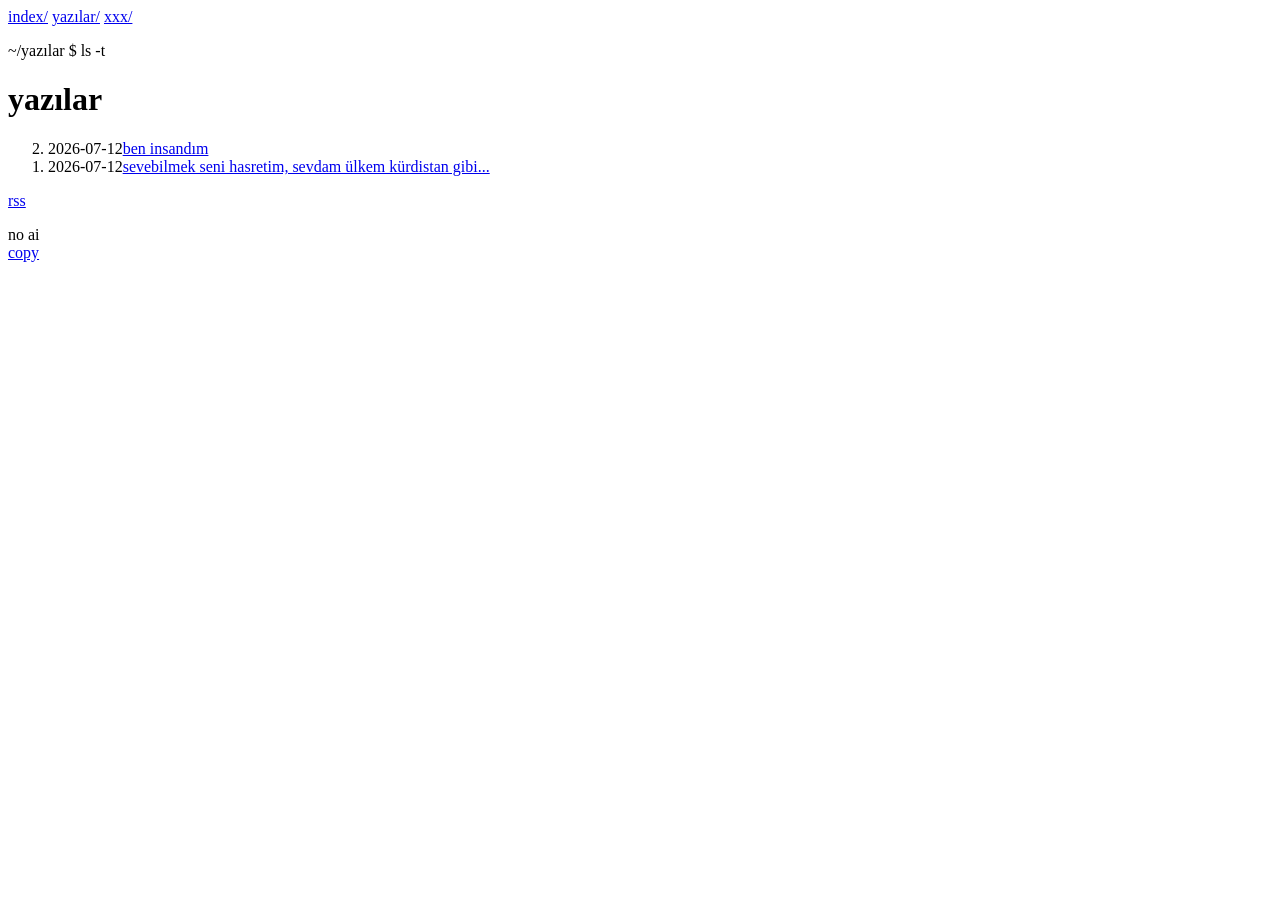
==== blog/index.html @ 0a038c0d "x" ====
<!DOCTYPE html>
<html lang="tr">
<head>
    <meta charset="UTF-8">
    <meta name="viewport" content="width=device-width, initial-scale=1.0">
    <title>yazılar | ba û bager</title>
    <meta name="description" content="bager'in yazıları">
    <meta http-equiv="Content-Security-Policy" content="default-src 'self'; script-src 'self'; style-src 'self' 'unsafe-inline'; img-src 'self' https://*.fastly.net data:; connect-src 'self' https://ws.audioscrobbler.com; font-src 'self'; media-src 'self'; base-uri 'self'; form-action 'none'; object-src 'none'">
    <meta name="theme-color" content="#0e0d0b">
    <link rel="alternate" type="application/rss+xml" title="ba û bager" href="../feed.xml">
    <link rel="stylesheet" href="../assets/css/style.css">
    <link rel="icon" type="image/png" href="../cat.png">
</head>
<body>
    <main class="page">
        <nav class="menu">
            <a href="../index.html">index/</a>
            <a href="index.html" aria-current="page">yazılar/</a>
            <a href="../xxx.html">xxx/</a>
        </nav>

        <p class="eyebrow">~/yazılar $ ls -t</p>
        <h1>yazılar</h1>

        <ol class="posts" reversed>
            <li><span class="post-date">2026-07-12</span><a href="ben-insandim.html">ben insandım</a></li>
            <li><span class="post-date">2026-07-12</span><a href="sevebilmek-seni-hasretim.html">sevebilmek seni hasretim, sevdam ülkem kürdistan gibi...</a></li>
        </ol>

        <p class="rss"><a href="../feed.xml">rss</a></p>
    </main>

    <footer class="kolofon">
        no ai<br>
        <a href="https://github.com/ericmarshlovski/bager" target="_blank" rel="noopener">copy</a>
    </footer>

    <script src="../assets/js/site.js"></script>
</body>
</html>
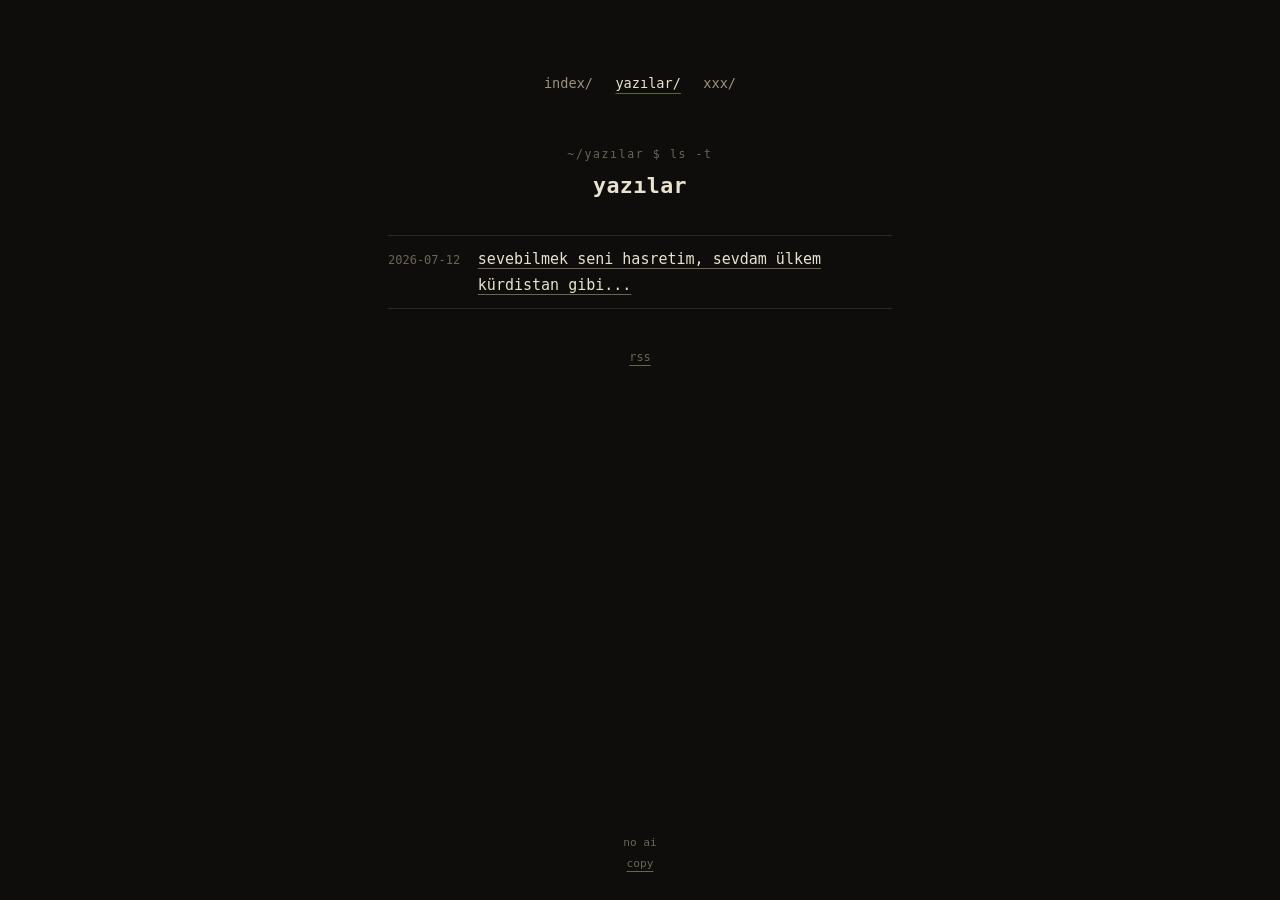
==== commit e676a7f1: "x" ====
--- a/blog/index.html
+++ b/blog/index.html
@@ -23,7 +23,6 @@
         <h1>yazılar</h1>
 
         <ol class="posts" reversed>
-            <li><span class="post-date">2026-07-12</span><a href="ben-insandim.html">ben insandım</a></li>
             <li><span class="post-date">2026-07-12</span><a href="sevebilmek-seni-hasretim.html">sevebilmek seni hasretim, sevdam ülkem kürdistan gibi...</a></li>
         </ol>
 
--- a/assets/css/style.css
+++ b/assets/css/style.css
@@ -0,0 +1,480 @@
+@font-face {
+    font-family: "IBM Plex Mono";
+    font-style: normal;
+    font-weight: 400;
+    font-display: swap;
+    src: url("../fonts/plex-mono-400-latin-ext.woff2") format("woff2");
+    unicode-range: U+0100-02BA, U+02BD-02C5, U+02C7-02CC, U+02CE-02D7, U+02DD-02FF, U+0304, U+0308, U+0329, U+1D00-1DBF, U+1E00-1E9F, U+1EF2-1EFF, U+2020, U+20A0-20AB, U+20AD-20C0, U+2113, U+2C60-2C7F, U+A720-A7FF;
+}
+
+@font-face {
+    font-family: "IBM Plex Mono";
+    font-style: normal;
+    font-weight: 400;
+    font-display: swap;
+    src: url("../fonts/plex-mono-400-latin.woff2") format("woff2");
+    unicode-range: U+0000-00FF, U+0131, U+0152-0153, U+02BB-02BC, U+02C6, U+02DA, U+02DC, U+0304, U+0308, U+0329, U+2000-206F, U+20AC, U+2122, U+2191, U+2193, U+2212, U+2215, U+FEFF, U+FFFD;
+}
+
+@font-face {
+    font-family: "IBM Plex Mono";
+    font-style: normal;
+    font-weight: 500;
+    font-display: swap;
+    src: url("../fonts/plex-mono-500-latin-ext.woff2") format("woff2");
+    unicode-range: U+0100-02BA, U+02BD-02C5, U+02C7-02CC, U+02CE-02D7, U+02DD-02FF, U+0304, U+0308, U+0329, U+1D00-1DBF, U+1E00-1E9F, U+1EF2-1EFF, U+2020, U+20A0-20AB, U+20AD-20C0, U+2113, U+2C60-2C7F, U+A720-A7FF;
+}
+
+@font-face {
+    font-family: "IBM Plex Mono";
+    font-style: normal;
+    font-weight: 500;
+    font-display: swap;
+    src: url("../fonts/plex-mono-500-latin.woff2") format("woff2");
+    unicode-range: U+0000-00FF, U+0131, U+0152-0153, U+02BB-02BC, U+02C6, U+02DA, U+02DC, U+0304, U+0308, U+0329, U+2000-206F, U+20AC, U+2122, U+2191, U+2193, U+2212, U+2215, U+FEFF, U+FFFD;
+}
+
+@font-face {
+    font-family: "IBM Plex Mono";
+    font-style: normal;
+    font-weight: 600;
+    font-display: swap;
+    src: url("../fonts/plex-mono-600-latin-ext.woff2") format("woff2");
+    unicode-range: U+0100-02BA, U+02BD-02C5, U+02C7-02CC, U+02CE-02D7, U+02DD-02FF, U+0304, U+0308, U+0329, U+1D00-1DBF, U+1E00-1E9F, U+1EF2-1EFF, U+2020, U+20A0-20AB, U+20AD-20C0, U+2113, U+2C60-2C7F, U+A720-A7FF;
+}
+
+@font-face {
+    font-family: "IBM Plex Mono";
+    font-style: normal;
+    font-weight: 600;
+    font-display: swap;
+    src: url("../fonts/plex-mono-600-latin.woff2") format("woff2");
+    unicode-range: U+0000-00FF, U+0131, U+0152-0153, U+02BB-02BC, U+02C6, U+02DA, U+02DC, U+0304, U+0308, U+0329, U+2000-206F, U+20AC, U+2122, U+2191, U+2193, U+2212, U+2215, U+FEFF, U+FFFD;
+}
+
+:root {
+    --bg: #0e0d0b;
+    --raised: #14130f;
+    --ink: #e8e2d0;
+    --muted: #9a927c;
+    --faint: #6b6455;
+    --line: rgba(232, 226, 208, 0.13);
+    --renk: #556B2F;
+    color-scheme: dark;
+}
+
+* { margin: 0; padding: 0; box-sizing: border-box; }
+
+html { min-height: 100%; }
+
+body {
+    min-height: 100vh;
+    background: var(--bg);
+    color: var(--ink);
+    font-family: "IBM Plex Mono", ui-monospace, SFMono-Regular, Menlo, Consolas, monospace;
+    font-size: 0.9375rem;
+    line-height: 1.75;
+    display: flex;
+    flex-direction: column;
+    align-items: center;
+}
+
+::selection {
+    background: var(--renk);
+    color: var(--bg);
+}
+
+a {
+    color: var(--ink);
+    text-decoration: underline;
+    text-decoration-color: var(--faint);
+    text-underline-offset: 4px;
+    transition: color 0.15s ease, text-decoration-color 0.15s ease;
+}
+
+a:hover {
+    color: var(--renk);
+    text-decoration-color: var(--renk);
+}
+
+:focus-visible {
+    outline: 2px solid var(--renk);
+    outline-offset: 3px;
+}
+
+main {
+    flex: 1;
+    width: 100%;
+    max-width: 34rem;
+    padding: clamp(2.5rem, 8vh, 5rem) 1.25rem 2.5rem;
+    display: flex;
+    flex-direction: column;
+    align-items: center;
+    justify-content: center;
+    text-align: center;
+}
+
+.prompt {
+    font-size: 0.78rem;
+    color: var(--faint);
+    margin-bottom: 0.4rem;
+}
+
+.prompt::before { content: "~ $ "; }
+
+.cursor {
+    display: inline-block;
+    width: 0.55ch;
+    height: 1.05em;
+    margin-left: 0.25ch;
+    background: var(--ink);
+    vertical-align: text-bottom;
+    animation: blink 1.2s step-end infinite;
+}
+
+@keyframes blink {
+    0%, 100% { opacity: 1; }
+    50% { opacity: 0; }
+}
+
+.foto {
+    width: min(100%, 15rem);
+    aspect-ratio: 1;
+    object-fit: cover;
+    object-position: center 30%;
+    border: 1px solid var(--line);
+    border-radius: 2px;
+    filter: saturate(0.75);
+    margin-bottom: 1.75rem;
+}
+
+h1 {
+    font-size: 1.7rem;
+    font-weight: 600;
+    letter-spacing: 0.02em;
+    line-height: 1.3;
+}
+
+.slogan {
+    color: var(--renk);
+    font-size: 0.9rem;
+    margin-top: 0.35rem;
+}
+
+.socials {
+    margin-top: 1.9rem;
+    color: var(--faint);
+}
+
+.socials a {
+    color: var(--muted);
+    text-decoration: none;
+    padding: 0.15rem 0.1rem;
+}
+
+.socials a:hover { color: var(--renk); }
+
+.np {
+    margin-top: 2.2rem;
+    width: 100%;
+    max-width: 24rem;
+    border: 1px solid var(--line);
+    border-radius: 2px;
+    background: var(--raised);
+    padding: 0.9rem 1.1rem;
+    display: flex;
+    align-items: center;
+    gap: 0.9rem;
+    text-align: left;
+}
+
+.np-art {
+    width: 76px;
+    height: 76px;
+    object-fit: cover;
+    border: 1px solid var(--line);
+    border-radius: 2px;
+    filter: saturate(0.75);
+    flex-shrink: 0;
+}
+
+.np-body { min-width: 0; }
+
+.np-label {
+    font-size: 0.68rem;
+    letter-spacing: 0.14em;
+    color: var(--faint);
+    display: flex;
+    align-items: center;
+    gap: 0.45rem;
+}
+
+.np-dot {
+    width: 6px;
+    height: 6px;
+    border-radius: 50%;
+    background: var(--faint);
+    flex-shrink: 0;
+}
+
+.np-dot.live {
+    background: var(--renk);
+    animation: pulse 1.6s infinite;
+}
+
+@keyframes pulse {
+    0%, 100% { opacity: 1; }
+    50% { opacity: 0.35; }
+}
+
+.np-track {
+    font-size: 0.88rem;
+    font-weight: 600;
+    margin-top: 0.2rem;
+    overflow-wrap: anywhere;
+}
+
+.np-artist {
+    font-size: 0.78rem;
+    color: var(--muted);
+}
+
+.sep {
+    border: none;
+    border-top: 1px solid var(--line);
+    width: 3rem;
+    margin: 2.4rem auto 0;
+}
+
+.menu {
+    margin-top: 1.5rem;
+    display: flex;
+    gap: 1.4rem;
+    justify-content: center;
+    font-size: 0.85rem;
+}
+
+.menu a {
+    color: var(--muted);
+    text-decoration: none;
+}
+
+.menu a:hover { color: var(--renk); }
+
+.menu a[aria-current="page"] {
+    color: var(--ink);
+    text-decoration: underline;
+    text-decoration-color: var(--renk);
+    text-underline-offset: 5px;
+}
+
+.kolofon {
+    width: 100%;
+    padding: 0 1.25rem 1.6rem;
+    text-align: center;
+    font-size: 0.7rem;
+    line-height: 1.9;
+    color: var(--faint);
+}
+
+.kolofon a { color: var(--faint); }
+
+.page {
+    justify-content: flex-start;
+    text-align: left;
+    align-items: stretch;
+}
+
+.page .menu { margin: 0 0 3rem; justify-content: center; }
+
+.page h1 {
+    font-size: 1.35rem;
+    text-align: center;
+}
+
+.page .eyebrow {
+    font-size: 0.72rem;
+    letter-spacing: 0.14em;
+    color: var(--faint);
+    text-align: center;
+    margin-bottom: 0.5rem;
+}
+
+.posts {
+    list-style: none;
+    margin-top: 2.2rem;
+}
+
+.posts li {
+    display: flex;
+    gap: 1.1rem;
+    align-items: baseline;
+    padding: 0.6rem 0;
+    border-bottom: 1px solid var(--line);
+}
+
+.posts li:first-child { border-top: 1px solid var(--line); }
+
+.rss {
+    margin-top: 2.4rem;
+    font-size: 0.75rem;
+    text-align: center;
+}
+
+.rss a { color: var(--faint); }
+
+.post-date {
+    font-size: 0.75rem;
+    color: var(--faint);
+    white-space: nowrap;
+    flex-shrink: 0;
+}
+
+.post-meta {
+    font-size: 0.75rem;
+    color: var(--faint);
+    text-align: center;
+    margin-top: 0.4rem;
+}
+
+.prose { margin-top: 2.4rem; }
+
+.prose p { margin-bottom: 1.2rem; }
+
+.prose h2 {
+    font-size: 1rem;
+    font-weight: 600;
+    margin: 2rem 0 0.8rem;
+}
+
+.prose ul, .prose ol { margin: 0 0 1.2rem 1.4rem; }
+
+.prose li { margin-bottom: 0.3rem; }
+
+.prose blockquote {
+    border-left: 2px solid var(--line);
+    padding-left: 1rem;
+    color: var(--muted);
+    margin-bottom: 1.2rem;
+}
+
+.prose code {
+    background: var(--raised);
+    border: 1px solid var(--line);
+    border-radius: 2px;
+    padding: 0.05rem 0.35rem;
+    font-size: 0.85em;
+}
+
+.prose pre {
+    background: var(--raised);
+    border: 1px solid var(--line);
+    border-radius: 2px;
+    padding: 0.9rem 1rem;
+    overflow-x: auto;
+    margin-bottom: 1.2rem;
+    text-align: left;
+}
+
+.prose pre code { background: none; border: none; padding: 0; }
+
+.dir {
+    list-style: none;
+    margin-top: 2.2rem;
+}
+
+.dir li {
+    padding: 0.75rem 0;
+    border-bottom: 1px solid var(--line);
+}
+
+.dir li:first-child { border-top: 1px solid var(--line); }
+
+.dir .desc {
+    display: block;
+    font-size: 0.78rem;
+    color: var(--muted);
+}
+
+.player {
+    margin: 2.4rem auto 0;
+    width: 100%;
+    max-width: 26rem;
+    border: 1px solid var(--line);
+    border-radius: 2px;
+    background: var(--raised);
+    padding: 0.85rem 1rem;
+    display: flex;
+    align-items: center;
+    gap: 0.9rem;
+}
+
+.player-btn {
+    font: inherit;
+    font-size: 0.85rem;
+    color: var(--muted);
+    background: none;
+    border: none;
+    cursor: pointer;
+    white-space: nowrap;
+    padding: 0;
+}
+
+.player-btn:hover { color: var(--renk); }
+
+.player-seek {
+    flex: 1;
+    appearance: none;
+    -webkit-appearance: none;
+    height: 2px;
+    border-radius: 1px;
+    background: var(--line);
+    cursor: pointer;
+}
+
+.player-seek::-webkit-slider-thumb {
+    -webkit-appearance: none;
+    width: 10px;
+    height: 10px;
+    border-radius: 50%;
+    background: var(--renk);
+    border: none;
+}
+
+.player-seek::-moz-range-thumb {
+    width: 10px;
+    height: 10px;
+    border-radius: 50%;
+    background: var(--renk);
+    border: none;
+}
+
+.player-time {
+    font-size: 0.72rem;
+    color: var(--faint);
+    white-space: nowrap;
+    font-variant-numeric: tabular-nums;
+}
+
+.siir p { white-space: pre-line; }
+
+@media (max-width: 420px) {
+    body { font-size: 0.875rem; }
+
+    h1 { font-size: 1.45rem; }
+
+    .socials { line-height: 2.2; }
+
+    .posts li {
+        flex-direction: column;
+        gap: 0.05rem;
+    }
+}
+
+@media (prefers-reduced-motion: reduce) {
+    *, *::before, *::after {
+        animation-duration: 0.001ms !important;
+        animation-iteration-count: 1 !important;
+        transition-duration: 0.001ms !important;
+    }
+}
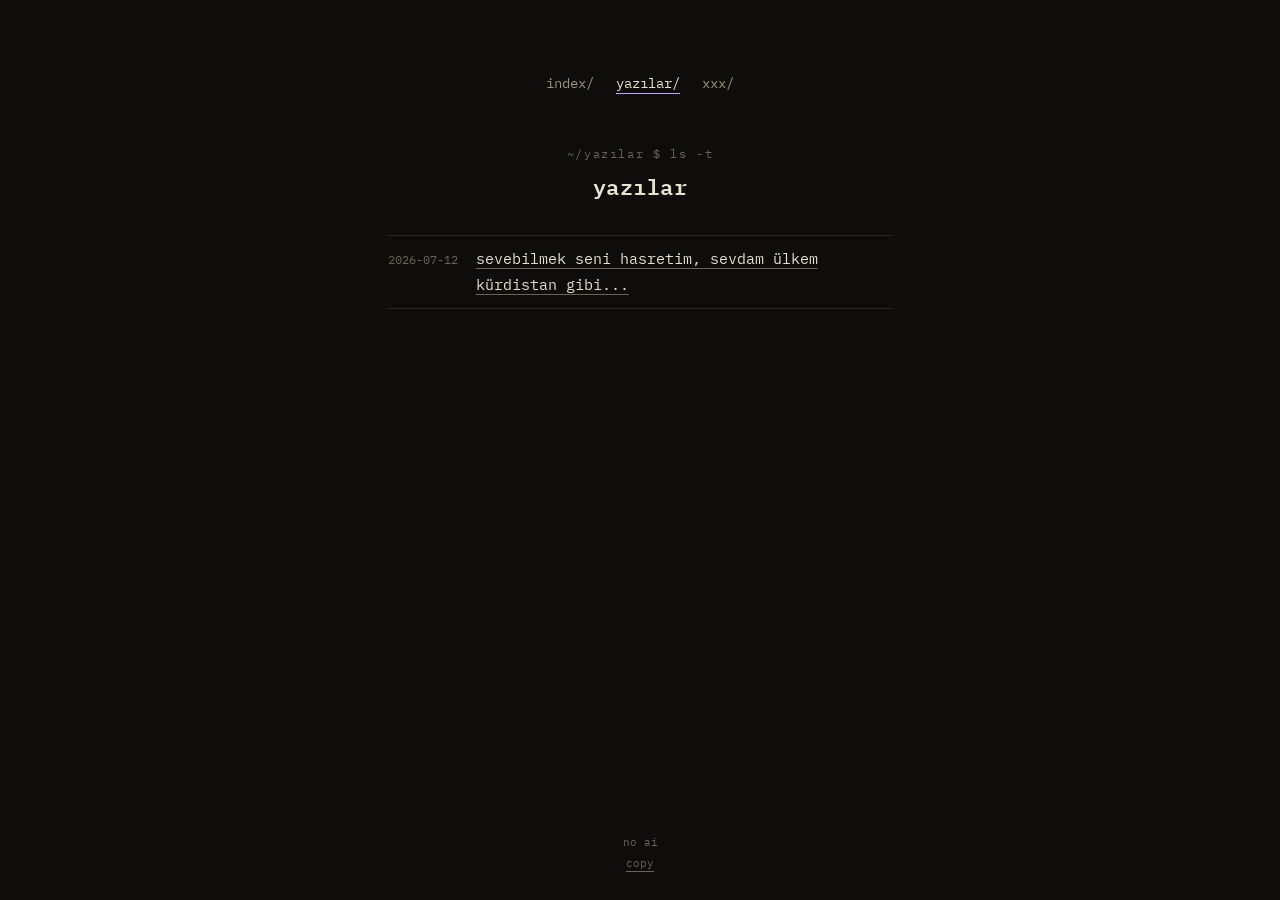
==== commit b45562b7: "x" ====
--- a/blog/index.html
+++ b/blog/index.html
@@ -5,9 +5,9 @@
     <meta name="viewport" content="width=device-width, initial-scale=1.0">
     <title>yazılar | ba û bager</title>
     <meta name="description" content="bager'in yazıları">
-    <meta http-equiv="Content-Security-Policy" content="default-src 'self'; script-src 'self'; style-src 'self' 'unsafe-inline'; img-src 'self' https://*.fastly.net data:; connect-src 'self' https://ws.audioscrobbler.com; font-src 'self'; media-src 'self'; base-uri 'self'; form-action 'none'; object-src 'none'">
-    <meta name="theme-color" content="#0e0d0b">
-    <link rel="alternate" type="application/rss+xml" title="ba û bager" href="../feed.xml">
+    <link rel="preconnect" href="https://fonts.googleapis.com">
+    <link rel="preconnect" href="https://fonts.gstatic.com" crossorigin>
+    <link href="https://fonts.googleapis.com/css2?family=IBM+Plex+Mono:wght@400;500;600&display=swap" rel="stylesheet">
     <link rel="stylesheet" href="../assets/css/style.css">
     <link rel="icon" type="image/png" href="../cat.png">
 </head>
@@ -25,8 +25,6 @@
         <ol class="posts" reversed>
             <li><span class="post-date">2026-07-12</span><a href="sevebilmek-seni-hasretim.html">sevebilmek seni hasretim, sevdam ülkem kürdistan gibi...</a></li>
         </ol>
-
-        <p class="rss"><a href="../feed.xml">rss</a></p>
     </main>
 
     <footer class="kolofon">
--- a/assets/css/style.css
+++ b/assets/css/style.css
@@ -1,57 +1,3 @@
-@font-face {
-    font-family: "IBM Plex Mono";
-    font-style: normal;
-    font-weight: 400;
-    font-display: swap;
-    src: url("../fonts/plex-mono-400-latin-ext.woff2") format("woff2");
-    unicode-range: U+0100-02BA, U+02BD-02C5, U+02C7-02CC, U+02CE-02D7, U+02DD-02FF, U+0304, U+0308, U+0329, U+1D00-1DBF, U+1E00-1E9F, U+1EF2-1EFF, U+2020, U+20A0-20AB, U+20AD-20C0, U+2113, U+2C60-2C7F, U+A720-A7FF;
-}
-
-@font-face {
-    font-family: "IBM Plex Mono";
-    font-style: normal;
-    font-weight: 400;
-    font-display: swap;
-    src: url("../fonts/plex-mono-400-latin.woff2") format("woff2");
-    unicode-range: U+0000-00FF, U+0131, U+0152-0153, U+02BB-02BC, U+02C6, U+02DA, U+02DC, U+0304, U+0308, U+0329, U+2000-206F, U+20AC, U+2122, U+2191, U+2193, U+2212, U+2215, U+FEFF, U+FFFD;
-}
-
-@font-face {
-    font-family: "IBM Plex Mono";
-    font-style: normal;
-    font-weight: 500;
-    font-display: swap;
-    src: url("../fonts/plex-mono-500-latin-ext.woff2") format("woff2");
-    unicode-range: U+0100-02BA, U+02BD-02C5, U+02C7-02CC, U+02CE-02D7, U+02DD-02FF, U+0304, U+0308, U+0329, U+1D00-1DBF, U+1E00-1E9F, U+1EF2-1EFF, U+2020, U+20A0-20AB, U+20AD-20C0, U+2113, U+2C60-2C7F, U+A720-A7FF;
-}
-
-@font-face {
-    font-family: "IBM Plex Mono";
-    font-style: normal;
-    font-weight: 500;
-    font-display: swap;
-    src: url("../fonts/plex-mono-500-latin.woff2") format("woff2");
-    unicode-range: U+0000-00FF, U+0131, U+0152-0153, U+02BB-02BC, U+02C6, U+02DA, U+02DC, U+0304, U+0308, U+0329, U+2000-206F, U+20AC, U+2122, U+2191, U+2193, U+2212, U+2215, U+FEFF, U+FFFD;
-}
-
-@font-face {
-    font-family: "IBM Plex Mono";
-    font-style: normal;
-    font-weight: 600;
-    font-display: swap;
-    src: url("../fonts/plex-mono-600-latin-ext.woff2") format("woff2");
-    unicode-range: U+0100-02BA, U+02BD-02C5, U+02C7-02CC, U+02CE-02D7, U+02DD-02FF, U+0304, U+0308, U+0329, U+1D00-1DBF, U+1E00-1E9F, U+1EF2-1EFF, U+2020, U+20A0-20AB, U+20AD-20C0, U+2113, U+2C60-2C7F, U+A720-A7FF;
-}
-
-@font-face {
-    font-family: "IBM Plex Mono";
-    font-style: normal;
-    font-weight: 600;
-    font-display: swap;
-    src: url("../fonts/plex-mono-600-latin.woff2") format("woff2");
-    unicode-range: U+0000-00FF, U+0131, U+0152-0153, U+02BB-02BC, U+02C6, U+02DA, U+02DC, U+0304, U+0308, U+0329, U+2000-206F, U+20AC, U+2122, U+2191, U+2193, U+2212, U+2215, U+FEFF, U+FFFD;
-}
-
 :root {
     --bg: #0e0d0b;
     --raised: #14130f;
@@ -59,7 +5,7 @@
     --muted: #9a927c;
     --faint: #6b6455;
     --line: rgba(232, 226, 208, 0.13);
-    --renk: #556B2F;
+    --mor: #cba6f7;
     color-scheme: dark;
 }
 
@@ -80,7 +26,7 @@
 }
 
 ::selection {
-    background: var(--renk);
+    background: var(--mor);
     color: var(--bg);
 }
 
@@ -93,12 +39,12 @@
 }
 
 a:hover {
-    color: var(--renk);
-    text-decoration-color: var(--renk);
+    color: var(--mor);
+    text-decoration-color: var(--mor);
 }
 
 :focus-visible {
-    outline: 2px solid var(--renk);
+    outline: 2px solid var(--mor);
     outline-offset: 3px;
 }
 
@@ -138,7 +84,7 @@
 }
 
 .foto {
-    width: min(100%, 15rem);
+    width: 9.5rem;
     aspect-ratio: 1;
     object-fit: cover;
     object-position: center 30%;
@@ -156,7 +102,7 @@
 }
 
 .slogan {
-    color: var(--renk);
+    color: var(--mor);
     font-size: 0.9rem;
     margin-top: 0.35rem;
 }
@@ -172,7 +118,7 @@
     padding: 0.15rem 0.1rem;
 }
 
-.socials a:hover { color: var(--renk); }
+.socials a:hover { color: var(--mor); }
 
 .np {
     margin-top: 2.2rem;
@@ -189,8 +135,8 @@
 }
 
 .np-art {
-    width: 76px;
-    height: 76px;
+    width: 44px;
+    height: 44px;
     object-fit: cover;
     border: 1px solid var(--line);
     border-radius: 2px;
@@ -218,7 +164,7 @@
 }
 
 .np-dot.live {
-    background: var(--renk);
+    background: var(--mor);
     animation: pulse 1.6s infinite;
 }
 
@@ -259,12 +205,12 @@
     text-decoration: none;
 }
 
-.menu a:hover { color: var(--renk); }
+.menu a:hover { color: var(--mor); }
 
 .menu a[aria-current="page"] {
     color: var(--ink);
     text-decoration: underline;
-    text-decoration-color: var(--renk);
+    text-decoration-color: var(--mor);
     text-underline-offset: 5px;
 }
 
@@ -315,14 +261,6 @@
 
 .posts li:first-child { border-top: 1px solid var(--line); }
 
-.rss {
-    margin-top: 2.4rem;
-    font-size: 0.75rem;
-    text-align: center;
-}
-
-.rss a { color: var(--faint); }
-
 .post-date {
     font-size: 0.75rem;
     color: var(--faint);
@@ -420,7 +358,7 @@
     padding: 0;
 }
 
-.player-btn:hover { color: var(--renk); }
+.player-btn:hover { color: var(--mor); }
 
 .player-seek {
     flex: 1;
@@ -437,7 +375,7 @@
     width: 10px;
     height: 10px;
     border-radius: 50%;
-    background: var(--renk);
+    background: var(--mor);
     border: none;
 }
 
@@ -445,7 +383,7 @@
     width: 10px;
     height: 10px;
     border-radius: 50%;
-    background: var(--renk);
+    background: var(--mor);
     border: none;
 }
 
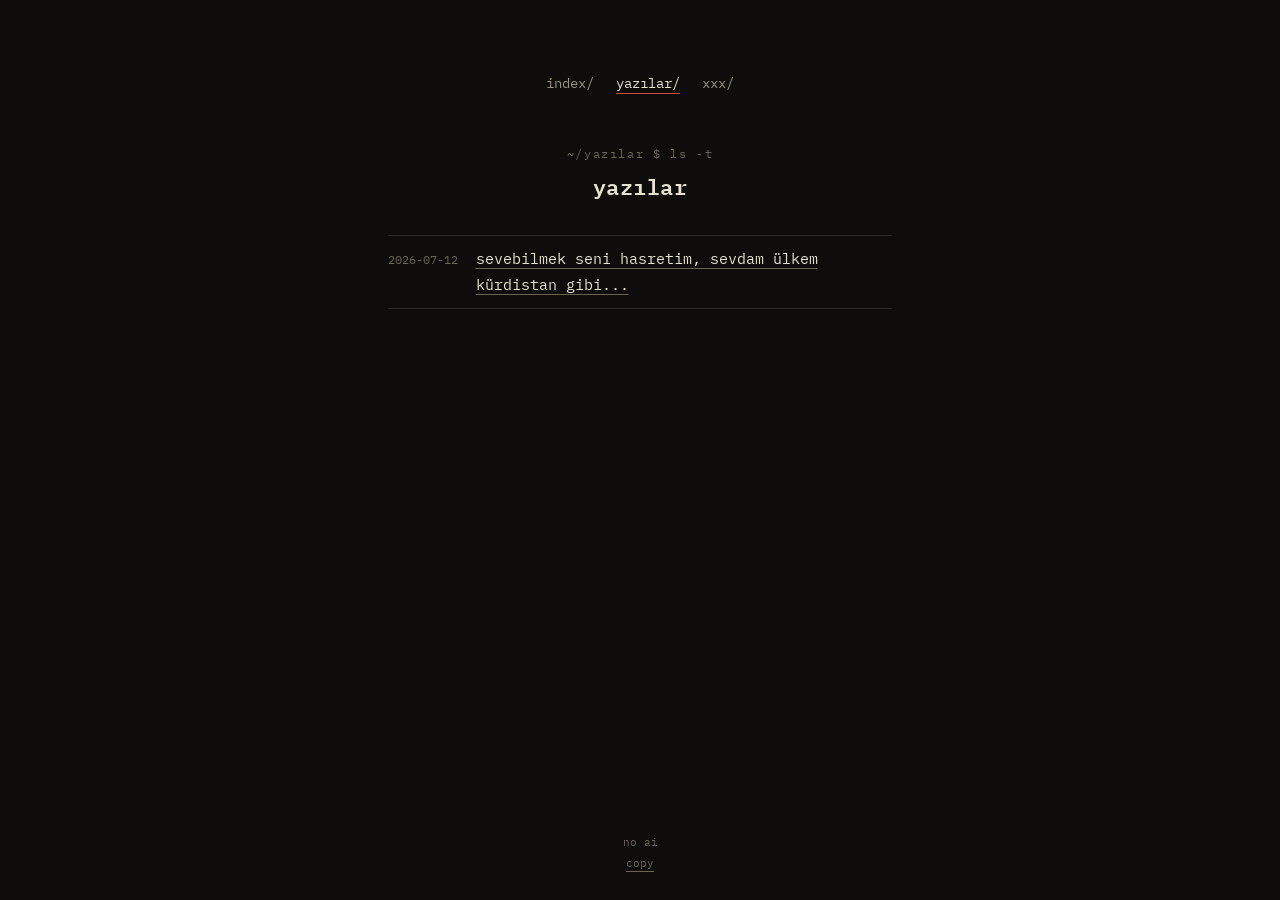
==== commit 933c6b1c: "x" ====
--- a/blog/index.html
+++ b/blog/index.html
@@ -31,7 +31,5 @@
         no ai<br>
         <a href="https://github.com/ericmarshlovski/bager" target="_blank" rel="noopener">copy</a>
     </footer>
-
-    <script src="../assets/js/site.js"></script>
 </body>
 </html>
--- a/assets/css/style.css
+++ b/assets/css/style.css
@@ -5,7 +5,7 @@
     --muted: #9a927c;
     --faint: #6b6455;
     --line: rgba(232, 226, 208, 0.13);
-    --mor: #cba6f7;
+    --red: #c94b3f;
     color-scheme: dark;
 }
 
@@ -26,7 +26,7 @@
 }
 
 ::selection {
-    background: var(--mor);
+    background: var(--red);
     color: var(--bg);
 }
 
@@ -39,12 +39,12 @@
 }
 
 a:hover {
-    color: var(--mor);
-    text-decoration-color: var(--mor);
+    color: var(--red);
+    text-decoration-color: var(--red);
 }
 
 :focus-visible {
-    outline: 2px solid var(--mor);
+    outline: 2px solid var(--red);
     outline-offset: 3px;
 }
 
@@ -102,7 +102,7 @@
 }
 
 .slogan {
-    color: var(--mor);
+    color: var(--red);
     font-size: 0.9rem;
     margin-top: 0.35rem;
 }
@@ -118,7 +118,7 @@
     padding: 0.15rem 0.1rem;
 }
 
-.socials a:hover { color: var(--mor); }
+.socials a:hover { color: var(--red); }
 
 .np {
     margin-top: 2.2rem;
@@ -164,7 +164,7 @@
 }
 
 .np-dot.live {
-    background: var(--mor);
+    background: var(--red);
     animation: pulse 1.6s infinite;
 }
 
@@ -205,12 +205,12 @@
     text-decoration: none;
 }
 
-.menu a:hover { color: var(--mor); }
+.menu a:hover { color: var(--red); }
 
 .menu a[aria-current="page"] {
     color: var(--ink);
     text-decoration: underline;
-    text-decoration-color: var(--mor);
+    text-decoration-color: var(--red);
     text-underline-offset: 5px;
 }
 
@@ -358,7 +358,7 @@
     padding: 0;
 }
 
-.player-btn:hover { color: var(--mor); }
+.player-btn:hover { color: var(--red); }
 
 .player-seek {
     flex: 1;
@@ -375,7 +375,7 @@
     width: 10px;
     height: 10px;
     border-radius: 50%;
-    background: var(--mor);
+    background: var(--red);
     border: none;
 }
 
@@ -383,7 +383,7 @@
     width: 10px;
     height: 10px;
     border-radius: 50%;
-    background: var(--mor);
+    background: var(--red);
     border: none;
 }
 
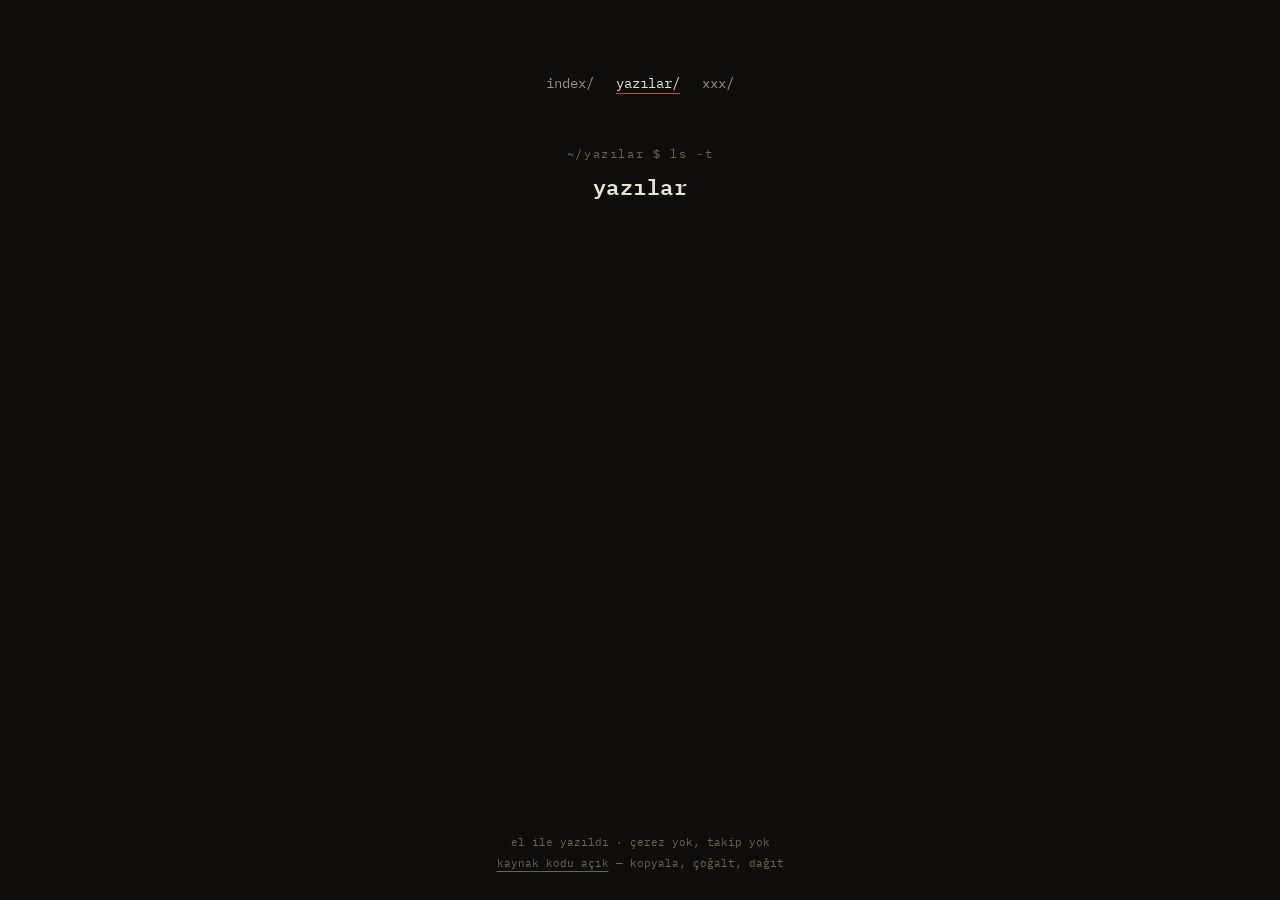
==== commit 538e127c: "x" ====
--- a/blog/index.html
+++ b/blog/index.html
@@ -23,13 +23,12 @@
         <h1>yazılar</h1>
 
         <ol class="posts" reversed>
-            <li><span class="post-date">2026-07-12</span><a href="sevebilmek-seni-hasretim.html">sevebilmek seni hasretim, sevdam ülkem kürdistan gibi...</a></li>
         </ol>
     </main>
 
     <footer class="kolofon">
-        no ai<br>
-        <a href="https://github.com/ericmarshlovski/bager" target="_blank" rel="noopener">copy</a>
+        el ile yazıldı · çerez yok, takip yok<br>
+        <a href="https://github.com/ericmarshlovski/bager" target="_blank" rel="noopener">kaynak kodu açık</a> — kopyala, çoğalt, dağıt
     </footer>
 </body>
 </html>
--- a/assets/css/style.css
+++ b/assets/css/style.css
@@ -334,68 +334,6 @@
     color: var(--muted);
 }
 
-.player {
-    margin: 2.4rem auto 0;
-    width: 100%;
-    max-width: 26rem;
-    border: 1px solid var(--line);
-    border-radius: 2px;
-    background: var(--raised);
-    padding: 0.85rem 1rem;
-    display: flex;
-    align-items: center;
-    gap: 0.9rem;
-}
-
-.player-btn {
-    font: inherit;
-    font-size: 0.85rem;
-    color: var(--muted);
-    background: none;
-    border: none;
-    cursor: pointer;
-    white-space: nowrap;
-    padding: 0;
-}
-
-.player-btn:hover { color: var(--red); }
-
-.player-seek {
-    flex: 1;
-    appearance: none;
-    -webkit-appearance: none;
-    height: 2px;
-    border-radius: 1px;
-    background: var(--line);
-    cursor: pointer;
-}
-
-.player-seek::-webkit-slider-thumb {
-    -webkit-appearance: none;
-    width: 10px;
-    height: 10px;
-    border-radius: 50%;
-    background: var(--red);
-    border: none;
-}
-
-.player-seek::-moz-range-thumb {
-    width: 10px;
-    height: 10px;
-    border-radius: 50%;
-    background: var(--red);
-    border: none;
-}
-
-.player-time {
-    font-size: 0.72rem;
-    color: var(--faint);
-    white-space: nowrap;
-    font-variant-numeric: tabular-nums;
-}
-
-.siir p { white-space: pre-line; }
-
 @media (max-width: 420px) {
     body { font-size: 0.875rem; }
 
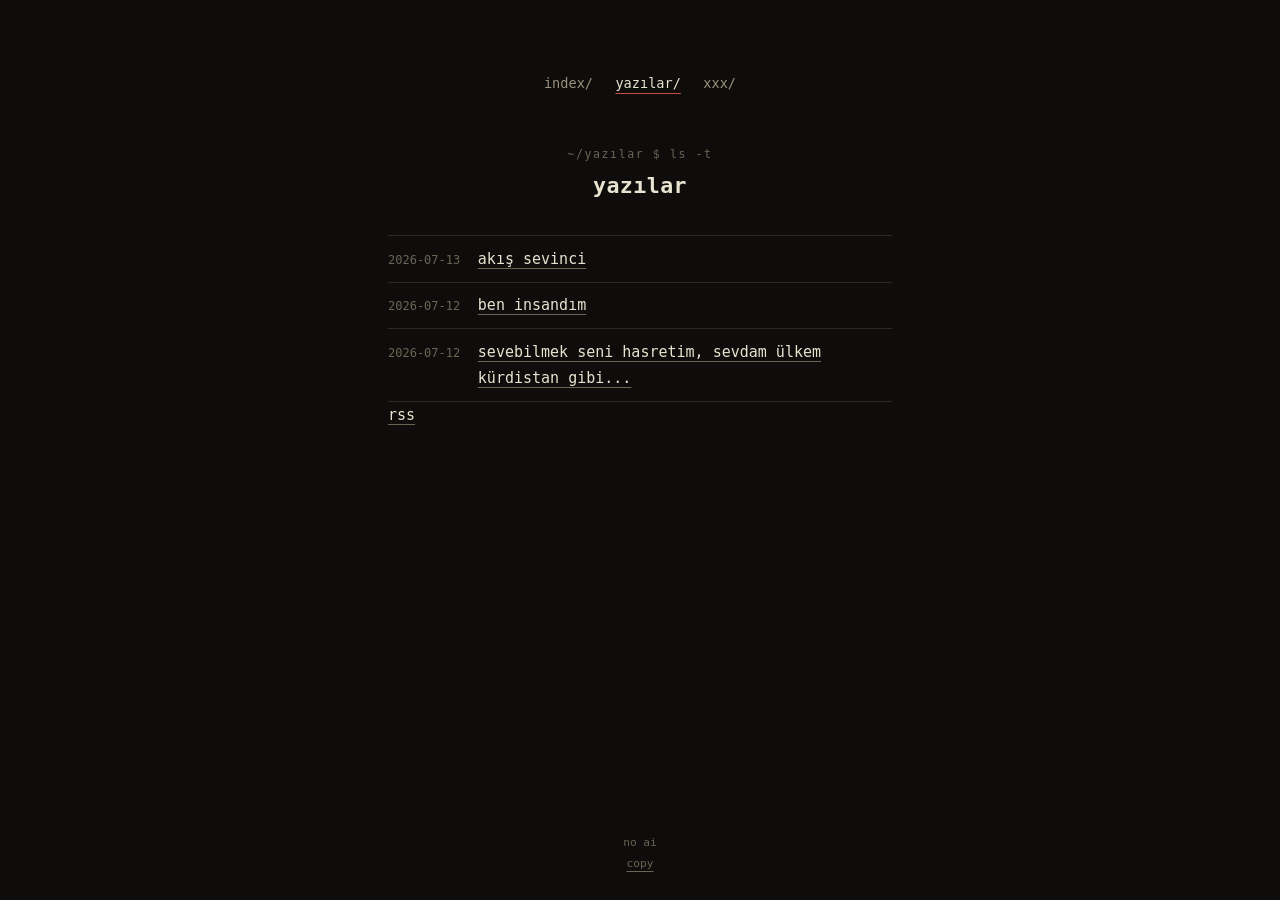
==== commit f1c61448: "x" ====
--- a/blog/index.html
+++ b/blog/index.html
@@ -5,9 +5,9 @@
     <meta name="viewport" content="width=device-width, initial-scale=1.0">
     <title>yazılar | ba û bager</title>
     <meta name="description" content="bager'in yazıları">
-    <link rel="preconnect" href="https://fonts.googleapis.com">
-    <link rel="preconnect" href="https://fonts.gstatic.com" crossorigin>
-    <link href="https://fonts.googleapis.com/css2?family=IBM+Plex+Mono:wght@400;500;600&display=swap" rel="stylesheet">
+    <meta http-equiv="Content-Security-Policy" content="default-src 'self'; script-src 'self'; style-src 'self' 'unsafe-inline'; img-src 'self' https://*.fastly.net data:; connect-src 'self' https://ws.audioscrobbler.com; font-src 'self'; media-src 'self'; base-uri 'self'; form-action 'none'; object-src 'none'">
+    <meta name="theme-color" content="#0e0d0b">
+    <link rel="alternate" type="application/rss+xml" title="ba û bager" href="../feed.xml">
     <link rel="stylesheet" href="../assets/css/style.css">
     <link rel="icon" type="image/png" href="../cat.png">
 </head>
@@ -23,12 +23,19 @@
         <h1>yazılar</h1>
 
         <ol class="posts" reversed>
+            <li><span class="post-date">2026-07-13</span><a href="akis-sevinci.html">akış sevinci</a></li>
+            <li><span class="post-date">2026-07-12</span><a href="ben-insandim.html">ben insandım</a></li>
+            <li><span class="post-date">2026-07-12</span><a href="sevebilmek-seni-hasretim.html">sevebilmek seni hasretim, sevdam ülkem kürdistan gibi...</a></li>
         </ol>
+
+        <p class="rss"><a href="../feed.xml">rss</a></p>
     </main>
 
     <footer class="kolofon">
-        el ile yazıldı · çerez yok, takip yok<br>
-        <a href="https://github.com/ericmarshlovski/bager" target="_blank" rel="noopener">kaynak kodu açık</a> — kopyala, çoğalt, dağıt
+        no ai<br>
+        <a href="https://github.com/ericmarshlovski/bager" target="_blank" rel="noopener">copy</a>
     </footer>
+
+    <script src="../assets/js/site.js"></script>
 </body>
 </html>
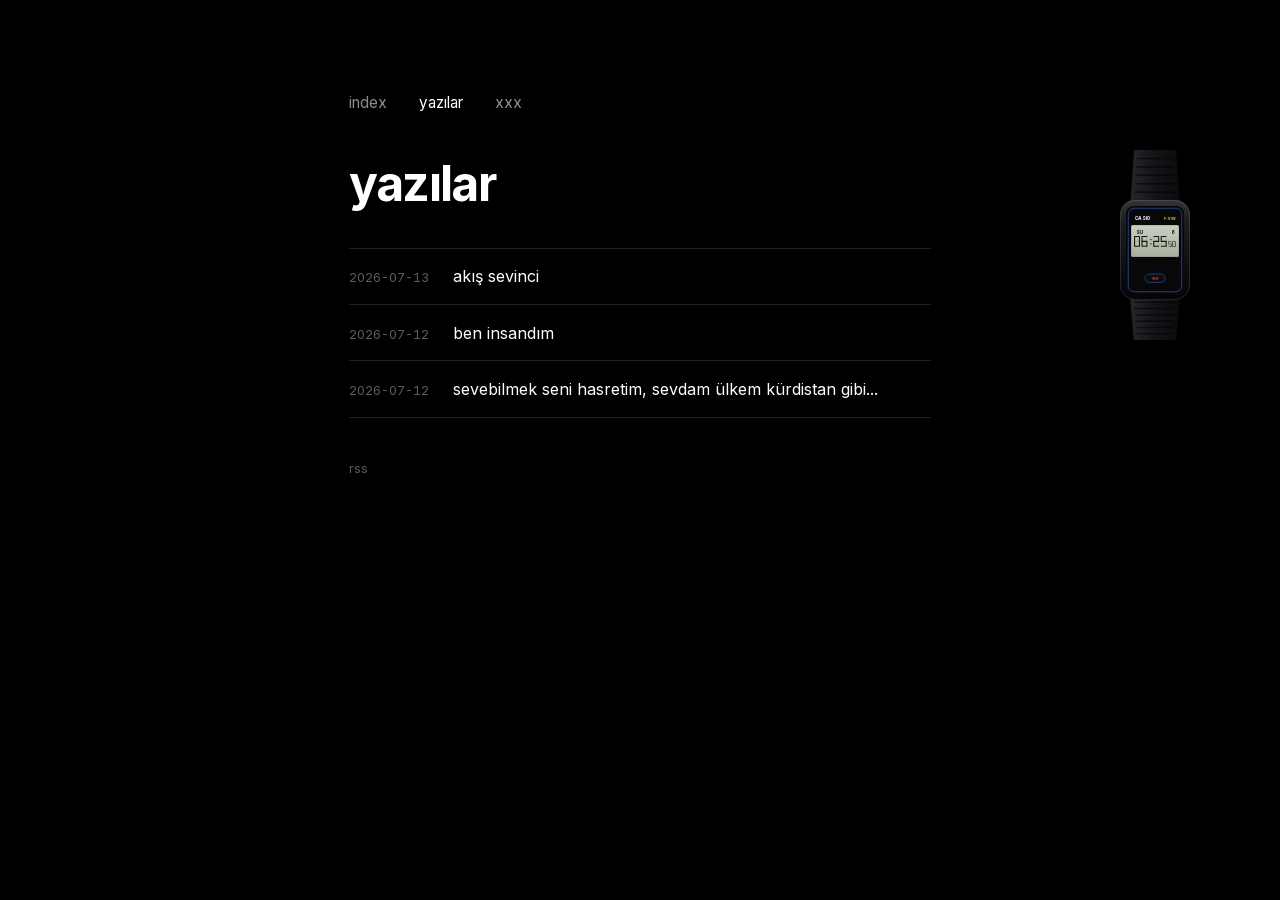
==== commit 9f1490fd: "x" ====
--- a/blog/index.html
+++ b/blog/index.html
@@ -5,21 +5,20 @@
     <meta name="viewport" content="width=device-width, initial-scale=1.0">
     <title>yazılar | ba û bager</title>
     <meta name="description" content="bager'in yazıları">
-    <meta http-equiv="Content-Security-Policy" content="default-src 'self'; script-src 'self'; style-src 'self' 'unsafe-inline'; img-src 'self' https://*.fastly.net data:; connect-src 'self' https://ws.audioscrobbler.com; font-src 'self'; media-src 'self'; base-uri 'self'; form-action 'none'; object-src 'none'">
-    <meta name="theme-color" content="#0e0d0b">
+    <meta http-equiv="Content-Security-Policy" content="default-src 'self'; script-src 'self' https://gc.zgo.at; style-src 'self' 'unsafe-inline'; img-src 'self' https://*.fastly.net data: https://bager.goatcounter.com; connect-src 'self' https://ws.audioscrobbler.com https://bager.goatcounter.com; font-src 'self'; media-src 'self'; base-uri 'self'; form-action 'none'; object-src 'none'">
+    <meta name="theme-color" content="#000000">
     <link rel="alternate" type="application/rss+xml" title="ba û bager" href="../feed.xml">
     <link rel="stylesheet" href="../assets/css/style.css">
     <link rel="icon" type="image/png" href="../cat.png">
 </head>
 <body>
     <main class="page">
-        <nav class="menu">
-            <a href="../index.html">index/</a>
-            <a href="index.html" aria-current="page">yazılar/</a>
-            <a href="../xxx.html">xxx/</a>
+        <nav class="ust">
+            <a href="../index.html">index</a>
+            <a href="../blog/index.html" aria-current="page">yazılar</a>
+            <a href="../xxx.html">xxx</a>
         </nav>
 
-        <p class="eyebrow">~/yazılar $ ls -t</p>
         <h1>yazılar</h1>
 
         <ol class="posts" reversed>
@@ -31,11 +30,9 @@
         <p class="rss"><a href="../feed.xml">rss</a></p>
     </main>
 
-    <footer class="kolofon">
-        no ai<br>
-        <a href="https://github.com/ericmarshlovski/bager" target="_blank" rel="noopener">copy</a>
-    </footer>
+    <div class="f91" id="f91" role="img" aria-label="saat"></div>
 
     <script src="../assets/js/site.js"></script>
+    <script data-goatcounter="https://bager.goatcounter.com/count" async src="https://gc.zgo.at/count.js"></script>
 </body>
 </html>
--- a/assets/css/style.css
+++ b/assets/css/style.css
@@ -1,11 +1,29 @@
+@font-face {
+    font-family: "Inter";
+    font-style: normal;
+    font-weight: 400 700;
+    font-display: swap;
+    src: url("../fonts/inter-latin-ext.woff2") format("woff2");
+    unicode-range: U+0100-02BA, U+02BD-02C5, U+02C7-02CC, U+02CE-02D7, U+02DD-02FF, U+0304, U+0308, U+0329, U+1D00-1DBF, U+1E00-1E9F, U+1EF2-1EFF, U+2020, U+20A0-20AB, U+20AD-20C0, U+2113, U+2C60-2C7F, U+A720-A7FF;
+}
+
+@font-face {
+    font-family: "Inter";
+    font-style: normal;
+    font-weight: 400 700;
+    font-display: swap;
+    src: url("../fonts/inter-latin.woff2") format("woff2");
+    unicode-range: U+0000-00FF, U+0131, U+0152-0153, U+02BB-02BC, U+02C6, U+02DA, U+02DC, U+0304, U+0308, U+0329, U+2000-206F, U+20AC, U+2122, U+2191, U+2193, U+2212, U+2215, U+FEFF, U+FFFD;
+}
+
 :root {
-    --bg: #0e0d0b;
-    --raised: #14130f;
-    --ink: #e8e2d0;
-    --muted: #9a927c;
-    --faint: #6b6455;
-    --line: rgba(232, 226, 208, 0.13);
-    --red: #c94b3f;
+    --bg: #000000;
+    --raised: #0b0b0b;
+    --ink: #ffffff;
+    --muted: #8b8b8b;
+    --faint: #5c5c5c;
+    --line: rgba(255, 255, 255, 0.12);
+    --sor: #ed1c24;
     color-scheme: dark;
 }
 
@@ -17,333 +35,390 @@
     min-height: 100vh;
     background: var(--bg);
     color: var(--ink);
-    font-family: "IBM Plex Mono", ui-monospace, SFMono-Regular, Menlo, Consolas, monospace;
-    font-size: 0.9375rem;
-    line-height: 1.75;
+    font-family: "Inter", ui-sans-serif, system-ui, -apple-system, "Segoe UI", sans-serif;
+    font-size: 1rem;
+    line-height: 1.65;
+    -webkit-font-smoothing: antialiased;
     display: flex;
     flex-direction: column;
-    align-items: center;
 }
 
 ::selection {
-    background: var(--red);
-    color: var(--bg);
+    background: var(--sor);
+    color: var(--ink);
 }
 
 a {
     color: var(--ink);
+    text-decoration: none;
+    transition: color 0.15s ease, opacity 0.15s ease;
+}
+
+a:hover { color: var(--sor); }
+
+:focus-visible {
+    outline: 2px solid var(--sor);
+    outline-offset: 3px;
+    border-radius: 2px;
+}
+
+main {
+    flex: 1;
+    width: 100%;
+    max-width: 46rem;
+    margin: 0 auto;
+    padding: clamp(3rem, 10vh, 7rem) clamp(1.5rem, 6vw, 5rem) 6rem;
+}
+
+.ust {
+    display: flex;
+    gap: 2rem;
+    margin-bottom: clamp(2rem, 5vh, 3.5rem);
+    font-size: 0.95rem;
+}
+
+.ust a { color: var(--muted); }
+
+.ust a:hover { color: var(--ink); }
+
+.ust a[aria-current="page"] { color: var(--ink); }
+
+.gizli {
+    background: none;
+    border: none;
+    padding: 0;
+    cursor: pointer;
+    display: block;
+    width: 8rem;
+    margin-bottom: 2rem;
+    border-radius: 4px;
+    overflow: hidden;
+    line-height: 0;
+}
+
+.foto {
+    width: 100%;
+    height: auto;
+    display: block;
+}
+
+h1 {
+    font-size: clamp(3rem, 9vw, 5.25rem);
+    font-weight: 700;
+    letter-spacing: -0.035em;
+    line-height: 1;
+}
+
+.alt {
+    color: var(--muted);
+    font-size: 1.15rem;
+    margin-top: 0.7rem;
+}
+
+.socials {
+    display: flex;
+    gap: 1.5rem;
+    margin-top: 2.25rem;
+    align-items: center;
+}
+
+.socials a {
+    color: var(--muted);
+    display: inline-flex;
+    line-height: 0;
+}
+
+.socials a:hover { color: var(--ink); }
+
+.socials svg {
+    width: 21px;
+    height: 21px;
+    fill: currentColor;
+    display: block;
+}
+
+.np {
+    margin-top: 2.5rem;
+    display: flex;
+    align-items: center;
+    flex-wrap: wrap;
+    gap: 0.5rem;
+    font-size: 0.95rem;
+}
+
+.np-label { color: var(--faint); }
+
+.np-art {
+    width: 28px;
+    height: 28px;
+    object-fit: cover;
+    border-radius: 3px;
+    flex-shrink: 0;
+}
+
+.np-track {
+    font-weight: 500;
+    overflow-wrap: anywhere;
+}
+
+.np-artist { color: var(--muted); }
+
+.np-artist::before { content: "— "; }
+
+.page h1 {
+    font-size: clamp(2rem, 5vw, 3rem);
+    margin-bottom: 2.5rem;
+}
+
+.post-meta {
+    font-size: 0.85rem;
+    color: var(--faint);
+    margin-top: -2rem;
+    margin-bottom: 2.5rem;
+}
+
+.posts {
+    list-style: none;
+}
+
+.posts li {
+    display: flex;
+    gap: 1.5rem;
+    align-items: baseline;
+    padding: 0.9rem 0;
+    border-bottom: 1px solid var(--line);
+}
+
+.posts li:first-child { border-top: 1px solid var(--line); }
+
+.posts a { flex: 1; }
+
+.post-date {
+    font-size: 0.8rem;
+    color: var(--faint);
+    white-space: nowrap;
+    flex-shrink: 0;
+    font-variant-numeric: tabular-nums;
+}
+
+.rss {
+    margin-top: 2.5rem;
+    font-size: 0.8rem;
+    color: var(--faint);
+}
+
+.rss a { color: var(--faint); }
+
+.dir {
+    list-style: none;
+}
+
+.dir li {
+    padding: 1rem 0;
+    border-bottom: 1px solid var(--line);
+}
+
+.dir li:first-child { border-top: 1px solid var(--line); }
+
+.dir .desc {
+    display: block;
+    font-size: 0.85rem;
+    color: var(--muted);
+}
+
+.prose {
+    max-width: 38rem;
+    font-size: 1.05rem;
+    line-height: 1.75;
+}
+
+.prose p { margin-bottom: 1.4rem; }
+
+.prose h2 {
+    font-size: 1.35rem;
+    font-weight: 700;
+    letter-spacing: -0.015em;
+    margin: 2.5rem 0 1rem;
+}
+
+.prose ul, .prose ol { margin: 0 0 1.4rem 1.4rem; }
+
+.prose li { margin-bottom: 0.35rem; }
+
+.prose a {
     text-decoration: underline;
     text-decoration-color: var(--faint);
     text-underline-offset: 4px;
-    transition: color 0.15s ease, text-decoration-color 0.15s ease;
-}
-
-a:hover {
-    color: var(--red);
-    text-decoration-color: var(--red);
-}
-
-:focus-visible {
-    outline: 2px solid var(--red);
-    outline-offset: 3px;
-}
-
-main {
-    flex: 1;
-    width: 100%;
-    max-width: 34rem;
-    padding: clamp(2.5rem, 8vh, 5rem) 1.25rem 2.5rem;
-    display: flex;
-    flex-direction: column;
-    align-items: center;
-    justify-content: center;
-    text-align: center;
-}
-
-.prompt {
-    font-size: 0.78rem;
-    color: var(--faint);
-    margin-bottom: 0.4rem;
-}
-
-.prompt::before { content: "~ $ "; }
-
-.cursor {
-    display: inline-block;
-    width: 0.55ch;
-    height: 1.05em;
-    margin-left: 0.25ch;
-    background: var(--ink);
-    vertical-align: text-bottom;
-    animation: blink 1.2s step-end infinite;
-}
-
-@keyframes blink {
-    0%, 100% { opacity: 1; }
-    50% { opacity: 0; }
-}
-
-.foto {
-    width: 9.5rem;
-    aspect-ratio: 1;
-    object-fit: cover;
-    object-position: center 30%;
-    border: 1px solid var(--line);
-    border-radius: 2px;
-    filter: saturate(0.75);
-    margin-bottom: 1.75rem;
-}
-
-h1 {
-    font-size: 1.7rem;
-    font-weight: 600;
-    letter-spacing: 0.02em;
-    line-height: 1.3;
-}
-
-.slogan {
-    color: var(--red);
-    font-size: 0.9rem;
-    margin-top: 0.35rem;
-}
-
-.socials {
-    margin-top: 1.9rem;
-    color: var(--faint);
-}
-
-.socials a {
-    color: var(--muted);
-    text-decoration: none;
-    padding: 0.15rem 0.1rem;
-}
-
-.socials a:hover { color: var(--red); }
-
-.np {
-    margin-top: 2.2rem;
-    width: 100%;
-    max-width: 24rem;
-    border: 1px solid var(--line);
-    border-radius: 2px;
-    background: var(--raised);
-    padding: 0.9rem 1.1rem;
-    display: flex;
-    align-items: center;
-    gap: 0.9rem;
-    text-align: left;
-}
-
-.np-art {
-    width: 44px;
-    height: 44px;
-    object-fit: cover;
-    border: 1px solid var(--line);
-    border-radius: 2px;
-    filter: saturate(0.75);
-    flex-shrink: 0;
-}
-
-.np-body { min-width: 0; }
-
-.np-label {
-    font-size: 0.68rem;
-    letter-spacing: 0.14em;
-    color: var(--faint);
-    display: flex;
-    align-items: center;
-    gap: 0.45rem;
-}
-
-.np-dot {
-    width: 6px;
-    height: 6px;
-    border-radius: 50%;
-    background: var(--faint);
-    flex-shrink: 0;
-}
-
-.np-dot.live {
-    background: var(--red);
-    animation: pulse 1.6s infinite;
-}
-
-@keyframes pulse {
-    0%, 100% { opacity: 1; }
-    50% { opacity: 0.35; }
-}
-
-.np-track {
-    font-size: 0.88rem;
-    font-weight: 600;
-    margin-top: 0.2rem;
-    overflow-wrap: anywhere;
-}
-
-.np-artist {
-    font-size: 0.78rem;
-    color: var(--muted);
-}
-
-.sep {
-    border: none;
-    border-top: 1px solid var(--line);
-    width: 3rem;
-    margin: 2.4rem auto 0;
-}
-
-.menu {
-    margin-top: 1.5rem;
-    display: flex;
-    gap: 1.4rem;
-    justify-content: center;
-    font-size: 0.85rem;
-}
-
-.menu a {
-    color: var(--muted);
-    text-decoration: none;
-}
-
-.menu a:hover { color: var(--red); }
-
-.menu a[aria-current="page"] {
-    color: var(--ink);
-    text-decoration: underline;
-    text-decoration-color: var(--red);
-    text-underline-offset: 5px;
-}
-
-.kolofon {
-    width: 100%;
-    padding: 0 1.25rem 1.6rem;
-    text-align: center;
-    font-size: 0.7rem;
-    line-height: 1.9;
-    color: var(--faint);
-}
-
-.kolofon a { color: var(--faint); }
-
-.page {
-    justify-content: flex-start;
-    text-align: left;
-    align-items: stretch;
-}
-
-.page .menu { margin: 0 0 3rem; justify-content: center; }
-
-.page h1 {
-    font-size: 1.35rem;
-    text-align: center;
-}
-
-.page .eyebrow {
-    font-size: 0.72rem;
-    letter-spacing: 0.14em;
-    color: var(--faint);
-    text-align: center;
-    margin-bottom: 0.5rem;
-}
-
-.posts {
-    list-style: none;
-    margin-top: 2.2rem;
-}
-
-.posts li {
-    display: flex;
-    gap: 1.1rem;
-    align-items: baseline;
-    padding: 0.6rem 0;
-    border-bottom: 1px solid var(--line);
-}
-
-.posts li:first-child { border-top: 1px solid var(--line); }
-
-.post-date {
-    font-size: 0.75rem;
-    color: var(--faint);
-    white-space: nowrap;
-    flex-shrink: 0;
-}
-
-.post-meta {
-    font-size: 0.75rem;
-    color: var(--faint);
-    text-align: center;
-    margin-top: 0.4rem;
-}
-
-.prose { margin-top: 2.4rem; }
-
-.prose p { margin-bottom: 1.2rem; }
-
-.prose h2 {
-    font-size: 1rem;
-    font-weight: 600;
-    margin: 2rem 0 0.8rem;
-}
-
-.prose ul, .prose ol { margin: 0 0 1.2rem 1.4rem; }
-
-.prose li { margin-bottom: 0.3rem; }
+}
 
 .prose blockquote {
     border-left: 2px solid var(--line);
-    padding-left: 1rem;
+    padding-left: 1.2rem;
     color: var(--muted);
-    margin-bottom: 1.2rem;
+    margin-bottom: 1.4rem;
 }
 
 .prose code {
     background: var(--raised);
     border: 1px solid var(--line);
-    border-radius: 2px;
-    padding: 0.05rem 0.35rem;
+    border-radius: 4px;
+    padding: 0.1rem 0.35rem;
+    font-family: ui-monospace, SFMono-Regular, Menlo, Consolas, monospace;
     font-size: 0.85em;
 }
 
 .prose pre {
     background: var(--raised);
     border: 1px solid var(--line);
+    border-radius: 8px;
+    padding: 1rem 1.15rem;
+    overflow-x: auto;
+    margin-bottom: 1.4rem;
+    font-family: ui-monospace, SFMono-Regular, Menlo, Consolas, monospace;
+}
+
+.prose pre code { background: none; border: none; padding: 0; }
+
+.siir p { white-space: pre-line; }
+
+.player {
+    margin: 0 0 2.5rem;
+    max-width: 26rem;
+    border: 1px solid var(--line);
+    border-radius: 12px;
+    background: var(--raised);
+    padding: 0.9rem 1.1rem;
+    display: flex;
+    align-items: center;
+    gap: 1rem;
+}
+
+.player-btn {
+    font: inherit;
+    font-size: 0.9rem;
+    color: var(--muted);
+    background: none;
+    border: none;
+    cursor: pointer;
+    white-space: nowrap;
+    padding: 0;
+}
+
+.player-btn:hover { color: var(--ink); }
+
+.player-seek {
+    flex: 1;
+    appearance: none;
+    -webkit-appearance: none;
+    height: 3px;
     border-radius: 2px;
-    padding: 0.9rem 1rem;
-    overflow-x: auto;
-    margin-bottom: 1.2rem;
-    text-align: left;
-}
-
-.prose pre code { background: none; border: none; padding: 0; }
-
-.dir {
-    list-style: none;
-    margin-top: 2.2rem;
-}
-
-.dir li {
-    padding: 0.75rem 0;
-    border-bottom: 1px solid var(--line);
-}
-
-.dir li:first-child { border-top: 1px solid var(--line); }
-
-.dir .desc {
+    background: var(--line);
+    cursor: pointer;
+}
+
+.player-seek::-webkit-slider-thumb {
+    -webkit-appearance: none;
+    width: 11px;
+    height: 11px;
+    border-radius: 50%;
+    background: var(--sor);
+    border: none;
+}
+
+.player-seek::-moz-range-thumb {
+    width: 11px;
+    height: 11px;
+    border-radius: 50%;
+    background: var(--sor);
+    border: none;
+}
+
+.player-time {
+    font-size: 0.78rem;
+    color: var(--faint);
+    white-space: nowrap;
+    font-variant-numeric: tabular-nums;
+}
+
+.f91 {
+    position: fixed;
+    top: 0;
+    left: 0;
+    width: 70px;
+    z-index: 40;
+    touch-action: none;
+    cursor: grab;
+    -webkit-tap-highlight-color: transparent;
+    will-change: transform;
+}
+
+.f91:empty { display: none; }
+
+.f91.tutuluyor { cursor: grabbing; }
+
+.f91-govde {
     display: block;
-    font-size: 0.78rem;
-    color: var(--muted);
-}
-
-@media (max-width: 420px) {
-    body { font-size: 0.875rem; }
-
-    h1 { font-size: 1.45rem; }
-
-    .socials { line-height: 2.2; }
+    width: 100%;
+    height: auto;
+    filter: drop-shadow(0 4px 10px rgba(0, 0, 0, 0.7));
+}
+
+.f91-govde text { user-select: none; }
+
+.f91-seg { fill: #14170f; }
+
+.f91-seg:not(.on) { opacity: 0.09; }
+
+.f91-kolon rect {
+    fill: #14170f;
+    animation: f91-yanip-son 1s step-end infinite;
+}
+
+.f91-lcd-ust {
+    fill: #14170f;
+    font-family: "Inter", sans-serif;
+    font-size: 9px;
+    font-weight: 700;
+}
+
+.f91-marka {
+    fill: #f2f2ee;
+    font-family: "Inter", sans-serif;
+    font-size: 9.5px;
+    font-weight: 700;
+    letter-spacing: 0.02em;
+}
+
+.f91-model {
+    fill: #e0bd3e;
+    font-family: "Inter", sans-serif;
+    font-size: 7px;
+    font-weight: 700;
+}
+
+.f91-wr {
+    fill: #cf3128;
+    font-family: "Inter", sans-serif;
+    font-size: 7px;
+    font-weight: 700;
+}
+
+@keyframes f91-yanip-son {
+    0%, 49% { opacity: 1; }
+    50%, 99% { opacity: 0.12; }
+    100% { opacity: 1; }
+}
+
+@media (max-width: 560px) {
+    body { font-size: 0.95rem; }
+
+    h1 { letter-spacing: -0.03em; }
+
+    .socials { gap: 1.25rem; }
 
     .posts li {
         flex-direction: column;
-        gap: 0.05rem;
+        gap: 0.15rem;
     }
 }
 
